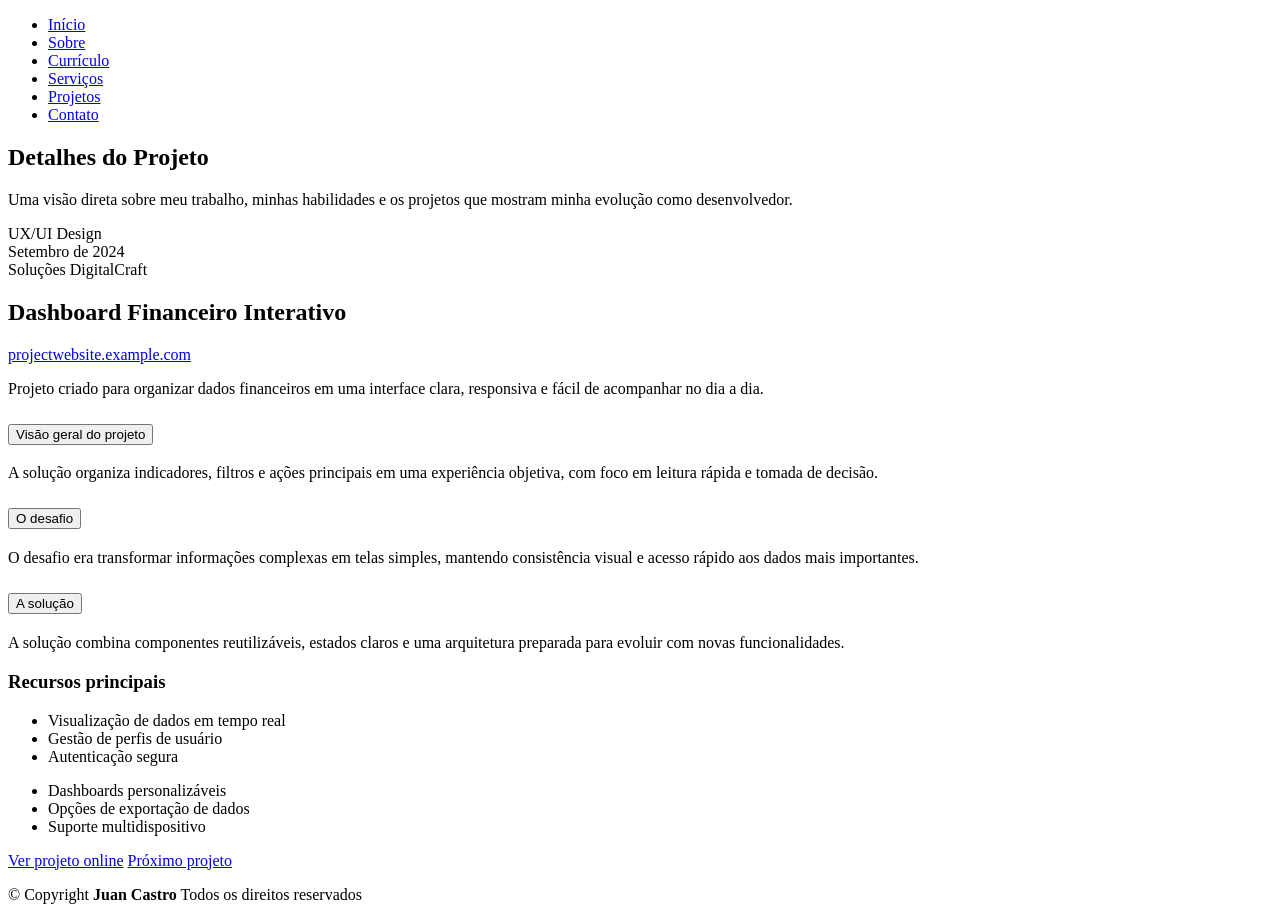
==== portfolio-details.html @ bfef1d71 "Add files via upload" ====
<!DOCTYPE html>
<html lang="pt-BR">

<head>
  <meta charset="utf-8">
  <meta content="width=device-width, initial-scale=1.0" name="viewport">
  <title>Detalhes do Projeto | Juan Castro</title>
  <meta name="description" content="">
  <meta name="keywords" content="">

  <!-- Favicons -->
  <link href="assets/img/favicon.png" rel="icon">
  <link href="assets/img/apple-touch-icon.png" rel="apple-touch-icon">

  <!-- Fonts -->
  <link href="https://fonts.googleapis.com" rel="preconnect">
  <link href="https://fonts.gstatic.com" rel="preconnect" crossorigin>
  <link href="https://fonts.googleapis.com/css2?family=Roboto:ital,wght@0,100;0,300;0,400;0,500;0,700;0,900;1,100;1,300;1,400;1,500;1,700;1,900&family=Poppins:ital,wght@0,100;0,200;0,300;0,400;0,500;0,600;0,700;0,800;0,900;1,100;1,200;1,300;1,400;1,500;1,600;1,700;1,800;1,900&family=Raleway:ital,wght@0,100;0,200;0,300;0,400;0,500;0,600;0,700;0,800;0,900;1,100;1,200;1,300;1,400;1,500;1,600;1,700;1,800;1,900&display=swap" rel="stylesheet">

  <!-- Vendor CSS Files -->
  <link href="assets/vendor/bootstrap/css/bootstrap.min.css" rel="stylesheet">
  <link href="assets/vendor/bootstrap-icons/bootstrap-icons.css" rel="stylesheet">
  <link href="assets/vendor/aos/aos.css" rel="stylesheet">
  <link href="assets/vendor/swiper/swiper-bundle.min.css" rel="stylesheet">
  <link href="assets/vendor/glightbox/css/glightbox.min.css" rel="stylesheet">

  <!-- Main CSS File -->
  <link href="assets/css/main.css" rel="stylesheet">

  <!-- =======================================================
  * Template Name: FolioOne
  * Template URL: https://bootstrapmade.com/folioone-bootstrap-portfolio-website-template/
  * Updated: Aug 23 2025 with Bootstrap v5.3.7
  * Author: BootstrapMade.com
  * License: https://bootstrapmade.com/license/
  ======================================================== -->
</head>

<body class="portfolio-details-page">

  <header id="header" class="header d-flex align-items-center light-background sticky-top">
    <div class="container position-relative d-flex align-items-center justify-content-between">

      <!-- <a href="index.html" class="logo d-flex align-items-center me-auto me-xl-0">
      <img src="assets/img/logo.webp" alt="">
      <h1 class="sitename">FolioOne</h1> 
    </a> -->

      <nav id="navmenu" class="navmenu">
        <ul>
          <li><a href="index.html">In&iacute;cio</a></li>
          <li><a href="about.html">Sobre</a></li>
          <li><a href="resume.html">Curr&iacute;culo</a></li>
          <li><a href="services.html">Servi&ccedil;os</a></li>
          <li><a href="portfolio.html" class="active">Projetos</a></li>
          <li><a href="contact.html">Contato</a></li>
        </ul>
        <i class="mobile-nav-toggle d-xl-none bi bi-list"></i>
      </nav>

      <div class="header-social-links">
        <a href="https://github.com/JuanCastroVieira" class="github" aria-label="GitHub"><i class="bi bi-github"></i></a>
        <a href="https://www.instagram.com/juanvierac/?utm_source=ig_web_button_share_sheet" class="instagram" aria-label="Instagram"><i class="bi bi-instagram"></i></a>
        <a href="#" class="linkedin" aria-label="LinkedIn"><i class="bi bi-linkedin"></i></a>
      </div>

    </div>
  </header>

  <main class="main">

    <!-- Portfolio Details Section -->
    <section id="portfolio-details" class="portfolio-details section">

      <!-- Section Title -->
      <div class="container section-title" data-aos="fade-up">
        <h2>Detalhes do Projeto</h2>
        <p>Uma vis&atilde;o direta sobre meu trabalho, minhas habilidades e os projetos que mostram minha evolu&ccedil;&atilde;o como desenvolvedor.</p>
      </div><!-- End Section Title -->

      <div class="container" data-aos="fade-up" data-aos-delay="100">

        <div class="row gy-4">
<div class="col-lg-10 mx-auto" data-aos="fade-left">
            <div class="portfolio-details-content">
              <div class="project-meta">
                <div class="badge-wrapper">
                  <span class="project-badge">UX/UI Design</span>
                </div>
                <div class="date-client">
                  <div class="meta-item">
                    <i class="bi bi-calendar-check"></i>
                    <span>Setembro de 2024</span>
                  </div>
                  <div class="meta-item">
                    <i class="bi bi-buildings"></i>
                    <span>Solu&ccedil;&otilde;es DigitalCraft</span>
                  </div>
                </div>
              </div>

              <h2 class="project-title">Dashboard Financeiro Interativo</h2>

              <div class="project-website">
                <i class="bi bi-link-45deg"></i>
                <a href="#" target="_blank">projectwebsite.example.com</a>
              </div>

              <div class="project-overview">
                <p class="lead">
                  Projeto criado para organizar dados financeiros em uma interface clara, responsiva e f&aacute;cil de acompanhar no dia a dia.
                </p>

                <div class="accordion project-accordion" id="portfolio-details-projectAccordion">
                  <div class="accordion-item" data-aos="fade-up">
                    <h2 class="accordion-header">
                      <button class="accordion-button" type="button" data-bs-toggle="collapse" data-bs-target="#portfolio-details-collapse-1" aria-expanded="true" aria-controls="collapseOne">
                        <i class="bi bi-clipboard-data me-2"></i> Vis&atilde;o geral do projeto
                      </button>
                    </h2>
                    <div id="portfolio-details-collapse-1" class="accordion-collapse collapse show" data-bs-parent="#portfolio-details-projectAccordion">
                      <div class="accordion-body">
                        <p>A solu&ccedil;&atilde;o organiza indicadores, filtros e a&ccedil;&otilde;es principais em uma experi&ecirc;ncia objetiva, com foco em leitura r&aacute;pida e tomada de decis&atilde;o.</p>
                      </div>
                    </div>
                  </div>

                  <div class="accordion-item" data-aos="fade-up" data-aos-delay="100">
                    <h2 class="accordion-header">
                      <button class="accordion-button collapsed" type="button" data-bs-toggle="collapse" data-bs-target="#portfolio-details-collapse-2" aria-expanded="false" aria-controls="collapseTwo">
                        <i class="bi bi-exclamation-diamond me-2"></i> O desafio
                      </button>
                    </h2>
                    <div id="portfolio-details-collapse-2" class="accordion-collapse collapse" data-bs-parent="#portfolio-details-projectAccordion">
                      <div class="accordion-body">
                        <p>O desafio era transformar informa&ccedil;&otilde;es complexas em telas simples, mantendo consist&ecirc;ncia visual e acesso r&aacute;pido aos dados mais importantes.</p>
                      </div>
                    </div>
                  </div>

                  <div class="accordion-item" data-aos="fade-up" data-aos-delay="200">
                    <h2 class="accordion-header">
                      <button class="accordion-button collapsed" type="button" data-bs-toggle="collapse" data-bs-target="#portfolio-details-collapse-3" aria-expanded="false" aria-controls="collapseThree">
                        <i class="bi bi-award me-2"></i> A solu&ccedil;&atilde;o
                      </button>
                    </h2>
                    <div id="portfolio-details-collapse-3" class="accordion-collapse collapse" data-bs-parent="#portfolio-details-projectAccordion">
                      <div class="accordion-body">
                        <p>A solu&ccedil;&atilde;o combina componentes reutiliz&aacute;veis, estados claros e uma arquitetura preparada para evoluir com novas funcionalidades.</p>
                      </div>
                    </div>
                  </div>
                </div>
              </div>

              <div class="project-features" data-aos="fade-up" data-aos-delay="300">
                <h3><i class="bi bi-stars"></i> Recursos principais</h3>
                <div class="row g-3">
                  <div class="col-md-6">
                    <ul class="feature-list">
                      <li><i class="bi bi-check2-circle"></i> Visualiza&ccedil;&atilde;o de dados em tempo real</li>
                      <li><i class="bi bi-check2-circle"></i> Gest&atilde;o de perfis de usu&aacute;rio</li>
                      <li><i class="bi bi-check2-circle"></i> Autentica&ccedil;&atilde;o segura</li>
                    </ul>
                  </div>
                  <div class="col-md-6">
                    <ul class="feature-list">
                      <li><i class="bi bi-check2-circle"></i> Dashboards personaliz&aacute;veis</li>
                      <li><i class="bi bi-check2-circle"></i> Op&ccedil;&otilde;es de exporta&ccedil;&atilde;o de dados</li>
                      <li><i class="bi bi-check2-circle"></i> Suporte multidispositivo</li>
                    </ul>
                  </div>
                </div>
              </div>

              <div class="cta-buttons" data-aos="fade-up" data-aos-delay="400">
                <a href="#" class="btn-view-project">Ver projeto online</a>
                <a href="#" class="btn-next-project">Pr&oacute;ximo projeto <i class="bi bi-arrow-right"></i></a>
              </div>
            </div>
          </div>
        </div>

      </div>

    </section><!-- /Portfolio Details Section -->

  </main>

  <footer id="footer" class="footer">

    <div class="container">
      <div class="copyright text-center ">
        <p>&copy; <span>Copyright</span> <strong class="px-1 sitename">Juan Castro</strong> <span>Todos os direitos reservados<br></span></p>
      </div>
      <div class="social-links d-flex justify-content-center">
        <a href="https://github.com/JuanCastroVieira" aria-label="GitHub"><i class="bi bi-github"></i></a>
        <a href="https://www.instagram.com/juanvierac/?utm_source=ig_web_button_share_sheet" aria-label="Instagram"><i class="bi bi-instagram"></i></a>
        <a href="#" aria-label="LinkedIn"><i class="bi bi-linkedin"></i></a>
        <a href="mailto:crj7756@gmail.com" aria-label="E-mail"><i class="bi bi-envelope"></i></a>
      </div>
    </div>

  </footer>

  <!-- Scroll Top -->
  <a href="#" id="scroll-top" class="scroll-top d-flex align-items-center justify-content-center"><i class="bi bi-arrow-up-short"></i></a>

  <!-- Preloader -->
  <div id="preloader"></div>

  <!-- Vendor JS Files -->
  <script src="assets/vendor/bootstrap/js/bootstrap.bundle.min.js"></script>
  <script src="assets/vendor/php-email-form/validate.js"></script>
  <script src="assets/vendor/aos/aos.js"></script>
  <script src="assets/vendor/typed.js/typed.umd.js"></script>
  <script src="assets/vendor/waypoints/noframework.waypoints.js"></script>
  <script src="assets/vendor/purecounter/purecounter_vanilla.js"></script>
  <script src="assets/vendor/swiper/swiper-bundle.min.js"></script>
  <script src="assets/vendor/imagesloaded/imagesloaded.pkgd.min.js"></script>
  <script src="assets/vendor/isotope-layout/isotope.pkgd.min.js"></script>
  <script src="assets/vendor/glightbox/js/glightbox.min.js"></script>

  <!-- Main JS File -->
  <script src="assets/js/main.js"></script>

</body>

</html>
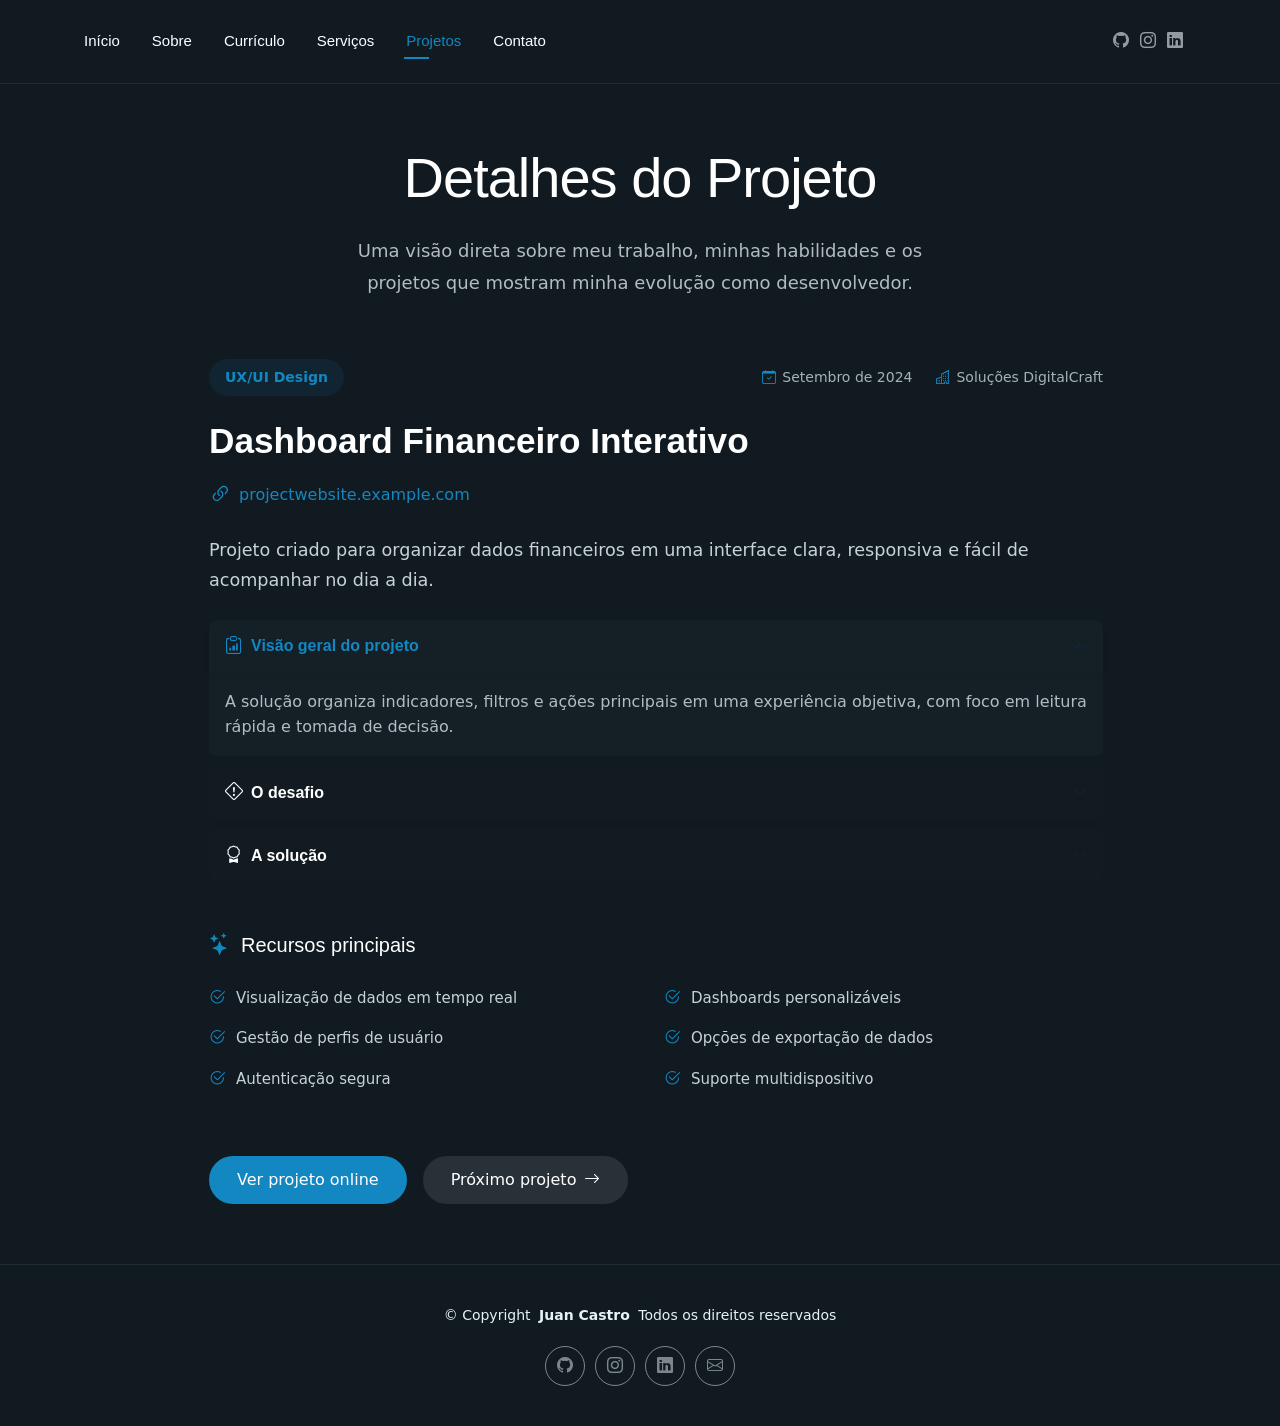
==== commit 6f7e9899: "Enviando atividade" ====
--- a/portfolio-details.html
+++ b/portfolio-details.html
@@ -80,7 +80,7 @@
 
       <div class="container" data-aos="fade-up" data-aos-delay="100">
 
-        <div class="row gy-4">
+        <div class="row gy-4">
 <div class="col-lg-10 mx-auto" data-aos="fade-left">
             <div class="portfolio-details-content">
               <div class="project-meta">
--- a/assets/css/main.css
+++ b/assets/css/main.css
@@ -0,0 +1,2899 @@
+/**
+* Template Name: FolioOne
+* Template URL: https://bootstrapmade.com/folioone-bootstrap-portfolio-website-template/
+* Updated: Aug 23 2025 with Bootstrap v5.3.7
+* Author: BootstrapMade.com
+* License: https://bootstrapmade.com/license/
+*/
+
+/*--------------------------------------------------------------
+# Font & Color Variables
+# Help: https://bootstrapmade.com/color-system/
+--------------------------------------------------------------*/
+/* Fonts */
+:root {
+  --default-font: "Roboto",  system-ui, -apple-system, "Segoe UI", Roboto, "Helvetica Neue", Arial, "Noto Sans", "Liberation Sans", sans-serif, "Apple Color Emoji", "Segoe UI Emoji", "Segoe UI Symbol", "Noto Color Emoji";
+  --heading-font: "Raleway",  sans-serif;
+  --nav-font: "Poppins",  sans-serif;
+}
+
+/* Global Colors - The following color variables are used throughout the website. Updating them here will change the color scheme of the entire website */
+:root { 
+  --background-color: #101a20; /* Background color for the entire website, including individual sections */
+  --default-color: #e7f2f7; /* Default color used for the majority of the text content across the entire website */
+  --heading-color: #ffffff; /* Color for headings, subheadings and title throughout the website */
+  --accent-color: #1387c1; /* Accent color that represents your brand on the website. It's used for buttons, links, and other elements that need to stand out */
+  --surface-color: #141f26; /* The surface color is used as a background of boxed elements within sections, such as cards, icon boxes, or other elements that require a visual separation from the global background. */
+  --contrast-color: #ffffff; /* Contrast color for text, ensuring readability against backgrounds of accent, heading, or default colors. */
+}
+
+/* Nav Menu Colors - The following color variables are used specifically for the navigation menu. They are separate from the global colors to allow for more customization options */
+:root {
+  --nav-color: #ffffff;  /* The default color of the main navmenu links */
+  --nav-hover-color: #1387c1; /* Applied to main navmenu links when they are hovered over or active */
+  --nav-mobile-background-color: #213642; /* Used as the background color for mobile navigation menu */
+  --nav-dropdown-background-color: #051117; /* Used as the background color for dropdown items that appear when hovering over primary navigation items */
+  --nav-dropdown-color: #e7f2f7; /* Used for navigation links of the dropdown items in the navigation menu. */
+  --nav-dropdown-hover-color: #1387c1; /* Similar to --nav-hover-color, this color is applied to dropdown navigation links when they are hovered over. */
+}
+
+/* Color Presets - These classes override global colors when applied to any section or element, providing reuse of the sam color scheme. */
+
+.light-background {
+  --background-color: #142027;
+  --surface-color: #325264;
+}
+
+.dark-background {
+  --background-color: #0b1419;
+  --default-color: #ffffff;
+  --heading-color: #ffffff;
+  --surface-color: #252525;
+  --contrast-color: #ffffff;
+}
+
+/* Smooth scroll */
+:root {
+  scroll-behavior: smooth;
+}
+
+/*--------------------------------------------------------------
+# General Styling & Shared Classes
+--------------------------------------------------------------*/
+body {
+  color: var(--default-color);
+  background-color: var(--background-color);
+  font-family: var(--default-font);
+}
+
+a {
+  color: var(--accent-color);
+  text-decoration: none;
+  transition: 0.3s;
+}
+
+a:hover {
+  color: color-mix(in srgb, var(--accent-color), transparent 25%);
+  text-decoration: none;
+}
+
+h1,
+h2,
+h3,
+h4,
+h5,
+h6 {
+  color: var(--heading-color);
+  font-family: var(--heading-font);
+}
+
+/* PHP Email Form Messages
+------------------------------*/
+.php-email-form .error-message {
+  display: none;
+  background: #df1529;
+  color: #ffffff;
+  text-align: left;
+  padding: 15px;
+  margin-bottom: 24px;
+  font-weight: 600;
+}
+
+.php-email-form .sent-message {
+  display: none;
+  color: #ffffff;
+  background: #059652;
+  text-align: center;
+  padding: 15px;
+  margin-bottom: 24px;
+  font-weight: 600;
+}
+
+.php-email-form .loading {
+  display: none;
+  background: var(--surface-color);
+  text-align: center;
+  padding: 15px;
+  margin-bottom: 24px;
+}
+
+.php-email-form .loading:before {
+  content: "";
+  display: inline-block;
+  border-radius: 50%;
+  width: 24px;
+  height: 24px;
+  margin: 0 10px -6px 0;
+  border: 3px solid var(--accent-color);
+  border-top-color: var(--surface-color);
+  animation: php-email-form-loading 1s linear infinite;
+}
+
+@keyframes php-email-form-loading {
+  0% {
+    transform: rotate(0deg);
+  }
+
+  100% {
+    transform: rotate(360deg);
+  }
+}
+
+/*--------------------------------------------------------------
+# Global Header
+--------------------------------------------------------------*/
+.header {
+  --background-color: rgba(255, 255, 255, 0);
+  color: var(--default-color);
+  background-color: var(--background-color);
+  padding: 15px 0;
+  transition: all 0.5s;
+  z-index: 997;
+  border-bottom: 1px solid color-mix(in srgb, var(--default-color), transparent 92%);
+}
+
+.header .logo {
+  line-height: 1;
+}
+
+.header .logo img {
+  max-height: 36px;
+  margin-right: 8px;
+}
+
+.header .logo h1 {
+  font-size: 32px;
+  margin: 0;
+  font-weight: 400;
+  color: var(--heading-color);
+}
+
+.header .header-social-links {
+  padding-right: 15px;
+}
+
+.header .header-social-links a {
+  color: color-mix(in srgb, var(--default-color), transparent 40%);
+  padding-left: 6px;
+  display: inline-block;
+  transition: 0.3s;
+  font-size: 16px;
+}
+
+.header .header-social-links a:hover {
+  color: var(--default-color);
+}
+
+.header .header-social-links a i {
+  line-height: 0px;
+}
+
+@media (max-width: 1200px) {
+  .header .logo {
+    order: 1;
+  }
+
+  .header .header-social-links {
+    order: 2;
+  }
+
+  .header .navmenu {
+    order: 3;
+  }
+}
+
+/* Global Header on Scroll
+------------------------------*/
+.scrolled .header {
+  --background-color: rgba(16, 26, 32, 0.9);
+}
+
+/*--------------------------------------------------------------
+# Navigation Menu
+--------------------------------------------------------------*/
+/* Desktop Navigation */
+@media (min-width: 1200px) {
+  .navmenu {
+    padding: 0;
+  }
+
+  .navmenu ul {
+    margin: 0;
+    padding: 0;
+    display: flex;
+    list-style: none;
+    align-items: center;
+  }
+
+  .navmenu li {
+    position: relative;
+  }
+
+  .navmenu>ul>li {
+    white-space: nowrap;
+    padding: 15px 28px 15px 0;
+  }
+
+  .navmenu>ul>li:last-child {
+    padding-right: 0;
+  }
+
+  .navmenu a,
+  .navmenu a:focus {
+    color: var(--nav-color);
+    font-size: 15px;
+    padding: 0 2px;
+    font-family: var(--nav-font);
+    font-weight: 400;
+    display: flex;
+    align-items: center;
+    justify-content: space-between;
+    white-space: nowrap;
+    transition: 0.3s;
+    position: relative;
+  }
+
+  .navmenu a i,
+  .navmenu a:focus i {
+    font-size: 12px;
+    line-height: 0;
+    margin-left: 5px;
+    transition: 0.3s;
+  }
+
+  .navmenu>ul>li>a:before {
+    content: "";
+    position: absolute;
+    height: 2px;
+    bottom: -6px;
+    left: 0;
+    background-color: var(--nav-hover-color);
+    visibility: hidden;
+    width: 0px;
+    transition: all 0.3s ease-in-out 0s;
+  }
+
+  .navmenu a:hover:before,
+  .navmenu li:hover>a:before,
+  .navmenu .active:before {
+    visibility: visible;
+    width: 25px;
+  }
+
+  .navmenu li:hover>a,
+  .navmenu .active,
+  .navmenu .active:focus {
+    color: var(--nav-hover-color);
+  }
+
+  .navmenu .dropdown ul {
+    margin: 0;
+    padding: 10px 0;
+    background: var(--nav-dropdown-background-color);
+    display: block;
+    position: absolute;
+    visibility: hidden;
+    left: -5px;
+    top: 130%;
+    opacity: 0;
+    transition: 0.3s;
+    border-radius: 4px;
+    z-index: 99;
+    box-shadow: 0px 0px 30px rgba(0, 0, 0, 0.1);
+  }
+
+  .navmenu .dropdown ul li {
+    min-width: 200px;
+  }
+
+  .navmenu .dropdown ul a {
+    padding: 10px 20px;
+    font-size: 15px;
+    text-transform: none;
+    color: var(--nav-dropdown-color);
+  }
+
+  .navmenu .dropdown ul a i {
+    font-size: 12px;
+  }
+
+  .navmenu .dropdown ul a:hover,
+  .navmenu .dropdown ul .active:hover,
+  .navmenu .dropdown ul li:hover>a {
+    color: var(--nav-dropdown-hover-color);
+  }
+
+  .navmenu .dropdown:hover>ul {
+    opacity: 1;
+    top: 100%;
+    visibility: visible;
+  }
+
+  .navmenu .dropdown .dropdown ul {
+    top: 0;
+    left: -90%;
+    visibility: hidden;
+  }
+
+  .navmenu .dropdown .dropdown:hover>ul {
+    opacity: 1;
+    top: 0;
+    left: -100%;
+    visibility: visible;
+  }
+}
+
+/* Mobile Navigation */
+@media (max-width: 1199px) {
+  .mobile-nav-toggle {
+    color: var(--nav-color);
+    font-size: 28px;
+    line-height: 0;
+    margin-right: 10px;
+    cursor: pointer;
+    transition: color 0.3s;
+  }
+
+  .navmenu {
+    padding: 0;
+    z-index: 9997;
+  }
+
+  .navmenu ul {
+    display: none;
+    list-style: none;
+    position: absolute;
+    inset: 60px 20px 20px 20px;
+    padding: 10px 0;
+    margin: 0;
+    border-radius: 6px;
+    background-color: var(--nav-mobile-background-color);
+    border: 1px solid color-mix(in srgb, var(--default-color), transparent 90%);
+    box-shadow: none;
+    overflow-y: auto;
+    transition: 0.3s;
+    z-index: 9998;
+  }
+
+  .navmenu a,
+  .navmenu a:focus {
+    color: var(--nav-dropdown-color);
+    padding: 10px 20px;
+    font-family: var(--nav-font);
+    font-size: 17px;
+    font-weight: 500;
+    display: flex;
+    align-items: center;
+    justify-content: space-between;
+    white-space: nowrap;
+    transition: 0.3s;
+  }
+
+  .navmenu a i,
+  .navmenu a:focus i {
+    font-size: 12px;
+    line-height: 0;
+    margin-left: 5px;
+    width: 30px;
+    height: 30px;
+    display: flex;
+    align-items: center;
+    justify-content: center;
+    border-radius: 50%;
+    transition: 0.3s;
+    background-color: color-mix(in srgb, var(--accent-color), transparent 90%);
+  }
+
+  .navmenu a i:hover,
+  .navmenu a:focus i:hover {
+    background-color: var(--accent-color);
+    color: var(--contrast-color);
+  }
+
+  .navmenu a:hover,
+  .navmenu .active,
+  .navmenu .active:focus {
+    color: var(--nav-dropdown-hover-color);
+  }
+
+  .navmenu .active i,
+  .navmenu .active:focus i {
+    background-color: var(--accent-color);
+    color: var(--contrast-color);
+    transform: rotate(180deg);
+  }
+
+  .navmenu .dropdown ul {
+    position: static;
+    display: none;
+    z-index: 99;
+    padding: 10px 0;
+    margin: 10px 20px;
+    background-color: var(--nav-dropdown-background-color);
+    transition: all 0.5s ease-in-out;
+  }
+
+  .navmenu .dropdown ul ul {
+    background-color: rgba(33, 37, 41, 0.1);
+  }
+
+  .navmenu .dropdown>.dropdown-active {
+    display: block;
+    background-color: rgba(33, 37, 41, 0.03);
+  }
+
+  .mobile-nav-active {
+    overflow: hidden;
+  }
+
+  .mobile-nav-active .mobile-nav-toggle {
+    color: #fff;
+    position: absolute;
+    font-size: 32px;
+    top: 15px;
+    right: 15px;
+    margin-right: 0;
+    z-index: 9999;
+  }
+
+  .mobile-nav-active .navmenu {
+    position: fixed;
+    overflow: hidden;
+    inset: 0;
+    background: rgba(33, 37, 41, 0.8);
+    transition: 0.3s;
+  }
+
+  .mobile-nav-active .navmenu>ul {
+    display: block;
+  }
+}
+
+/*--------------------------------------------------------------
+# Global Footer
+--------------------------------------------------------------*/
+.footer {
+  color: var(--default-color);
+  background-color: var(--background-color);
+  font-size: 14px;
+  padding: 40px 0;
+  position: relative;
+  border-top: 1px solid color-mix(in srgb, var(--default-color), transparent 92%);
+}
+
+.footer .copyright p {
+  margin-bottom: 0;
+}
+
+.footer .social-links {
+  margin-top: 20px;
+}
+
+.footer .social-links a {
+  display: flex;
+  align-items: center;
+  justify-content: center;
+  width: 40px;
+  height: 40px;
+  border-radius: 50%;
+  border: 1px solid color-mix(in srgb, var(--default-color), transparent 50%);
+  font-size: 16px;
+  color: color-mix(in srgb, var(--default-color), transparent 50%);
+  margin: 0 5px;
+  transition: 0.3s;
+}
+
+.footer .social-links a:hover {
+  color: var(--accent-color);
+  border-color: var(--accent-color);
+}
+
+.footer .credits {
+  margin-top: 10px;
+  font-size: 13px;
+  text-align: center;
+}
+
+/*--------------------------------------------------------------
+# Preloader
+--------------------------------------------------------------*/
+#preloader {
+  position: fixed;
+  inset: 0;
+  z-index: 9999;
+  overflow: hidden;
+  background-color: var(--background-color);
+  transition: all 0.6s ease-out;
+  width: 100%;
+  height: 100vh;
+}
+
+#preloader:before,
+#preloader:after {
+  content: "";
+  position: absolute;
+  border: 4px solid var(--accent-color);
+  border-radius: 50%;
+  animation: animate-preloader 2s cubic-bezier(0, 0.2, 0.8, 1) infinite;
+}
+
+#preloader:after {
+  animation-delay: -0.5s;
+}
+
+@keyframes animate-preloader {
+  0% {
+    width: 10px;
+    height: 10px;
+    top: calc(50% - 5px);
+    left: calc(50% - 5px);
+    opacity: 1;
+  }
+
+  100% {
+    width: 72px;
+    height: 72px;
+    top: calc(50% - 36px);
+    left: calc(50% - 36px);
+    opacity: 0;
+  }
+}
+
+/*--------------------------------------------------------------
+# Scroll Top Button
+--------------------------------------------------------------*/
+.scroll-top {
+  position: fixed;
+  visibility: hidden;
+  opacity: 0;
+  right: 15px;
+  bottom: -15px;
+  z-index: 99999;
+  background-color: var(--accent-color);
+  width: 44px;
+  height: 44px;
+  border-radius: 50px;
+  transition: all 0.4s;
+}
+
+.scroll-top i {
+  font-size: 24px;
+  color: var(--contrast-color);
+  line-height: 0;
+}
+
+.scroll-top:hover {
+  background-color: color-mix(in srgb, var(--accent-color), transparent 20%);
+  color: var(--contrast-color);
+}
+
+.scroll-top.active {
+  visibility: visible;
+  opacity: 1;
+  bottom: 15px;
+}
+
+/*--------------------------------------------------------------
+# Disable aos animation delay on mobile devices
+--------------------------------------------------------------*/
+@media screen and (max-width: 768px) {
+  [data-aos-delay] {
+    transition-delay: 0 !important;
+  }
+}
+
+/*--------------------------------------------------------------
+# Global Page Titles & Breadcrumbs
+--------------------------------------------------------------*/
+.page-title {
+  color: var(--default-color);
+  background-color: var(--background-color);
+  position: relative;
+}
+
+.page-title .heading {
+  padding: 80px 0;
+  border-top: 1px solid color-mix(in srgb, var(--default-color), transparent 90%);
+}
+
+.page-title .heading h1 {
+  font-size: 38px;
+  font-weight: 700;
+}
+
+.page-title nav {
+  background-color: color-mix(in srgb, var(--default-color), transparent 96%);
+  padding: 20px 0;
+}
+
+.page-title nav ol {
+  display: flex;
+  flex-wrap: wrap;
+  list-style: none;
+  padding: 0;
+  margin: 0;
+  font-size: 16px;
+  font-weight: 400;
+}
+
+.page-title nav ol li+li {
+  padding-left: 10px;
+}
+
+.page-title nav ol li+li::before {
+  content: "/";
+  display: inline-block;
+  padding-right: 10px;
+  color: color-mix(in srgb, var(--default-color), transparent 70%);
+}
+
+/*--------------------------------------------------------------
+# Global Sections
+--------------------------------------------------------------*/
+section,
+.section {
+  color: var(--default-color);
+  background-color: var(--background-color);
+  padding: 60px 0;
+  scroll-margin-top: 100px;
+  overflow: clip;
+}
+
+@media (max-width: 1199px) {
+
+  section,
+  .section {
+    scroll-margin-top: 66px;
+  }
+}
+
+/*--------------------------------------------------------------
+# Global Section Titles
+--------------------------------------------------------------*/
+.section-title {
+  text-align: center;
+  padding-bottom: 60px;
+  position: relative;
+}
+
+.section-title h2 {
+  font-size: 3.5rem;
+  font-weight: 400;
+  line-height: 1.2;
+  color: var(--heading-color);
+  margin-bottom: 1.5rem;
+  letter-spacing: -1px;
+}
+
+@media (max-width: 768px) {
+  .section-title h2 {
+    font-size: 2.5rem;
+  }
+}
+
+.section-title p {
+  font-size: 1.125rem;
+  line-height: 1.8;
+  color: color-mix(in srgb, var(--default-color), transparent 25%);
+  max-width: 900px;
+  margin: 0 auto;
+  text-wrap: balance;
+}
+
+/*--------------------------------------------------------------
+# Hero Section
+--------------------------------------------------------------*/
+.hero {
+  padding: 80px 0;
+  min-height: 100vh;
+  display: flex;
+  align-items: center;
+}
+
+.hero .hero-content h1 {
+  font-size: 3.5rem;
+  font-weight: 700;
+  margin-bottom: 1rem;
+  line-height: 1.2;
+}
+
+.hero .hero-content .hero-eyebrow {
+  display: inline-flex;
+  align-items: center;
+  margin-bottom: 1rem;
+  padding: 7px 14px;
+  border: 1px solid color-mix(in srgb, var(--accent-color), transparent 55%);
+  border-radius: 999px;
+  color: var(--accent-color);
+  font-family: var(--nav-font);
+  font-size: 0.82rem;
+  font-weight: 600;
+  letter-spacing: 0;
+  text-transform: uppercase;
+}
+
+.hero .hero-content h1 .highlight {
+  color: var(--accent-color);
+  position: relative;
+}
+
+.hero .hero-content h1 .highlight::after {
+  content: "";
+  position: absolute;
+  bottom: 0;
+  left: 0;
+  width: 100%;
+  height: 3px;
+  background: linear-gradient(90deg, var(--accent-color), color-mix(in srgb, var(--accent-color), transparent 50%));
+  border-radius: 2px;
+}
+
+@media (max-width: 768px) {
+  .hero .hero-content h1 {
+    font-size: 2.5rem;
+  }
+}
+
+.hero .hero-content h2 {
+  font-size: 1.5rem;
+  font-weight: 400;
+  margin-bottom: 2rem;
+  color: color-mix(in srgb, var(--default-color), transparent 20%);
+}
+
+.hero .hero-content h2 .typed {
+  color: var(--accent-color);
+  font-weight: 600;
+}
+
+@media (max-width: 768px) {
+  .hero .hero-content h2 {
+    font-size: 1.25rem;
+  }
+}
+
+.hero .hero-content p {
+  font-size: 1.1rem;
+  line-height: 1.6;
+  margin-bottom: 2.5rem;
+  color: color-mix(in srgb, var(--default-color), transparent 30%);
+}
+
+.hero .hero-actions {
+  display: flex;
+  gap: 1rem;
+  margin-bottom: 1.5rem;
+}
+
+.hero .hero-actions .btn {
+  padding: 12px 30px;
+  border-radius: 50px;
+  font-weight: 600;
+  text-decoration: none;
+  transition: all 0.3s ease;
+  border: 2px solid;
+}
+
+.hero .hero-actions .btn.btn-primary {
+  background: var(--accent-color);
+  color: var(--contrast-color);
+  border-color: var(--accent-color);
+}
+
+.hero .hero-actions .btn.btn-primary:hover {
+  background: color-mix(in srgb, var(--accent-color), black 15%);
+  border-color: color-mix(in srgb, var(--accent-color), black 15%);
+  transform: translateY(-2px);
+}
+
+.hero .hero-actions .btn.btn-outline {
+  background: transparent;
+  color: var(--accent-color);
+  border-color: var(--accent-color);
+}
+
+.hero .hero-actions .btn.btn-outline:hover {
+  transform: translateY(-2px);
+}
+
+@media (max-width: 576px) {
+  .hero .hero-actions {
+    flex-direction: column;
+  }
+
+  .hero .hero-actions .btn {
+    text-align: center;
+  }
+}
+
+.hero .hero-highlights {
+  display: flex;
+  flex-wrap: wrap;
+  gap: 0.75rem;
+  margin-bottom: 2.5rem;
+}
+
+.hero .hero-highlights span {
+  display: inline-flex;
+  align-items: center;
+  gap: 0.45rem;
+  padding: 8px 12px;
+  border-radius: 999px;
+  background: color-mix(in srgb, var(--surface-color), transparent 22%);
+  color: color-mix(in srgb, var(--default-color), transparent 18%);
+  font-size: 0.92rem;
+}
+
+.hero .hero-highlights i {
+  color: var(--accent-color);
+  font-size: 1rem;
+}
+
+@media (max-width: 576px) {
+  .hero .hero-highlights {
+    flex-direction: column;
+  }
+}
+
+.hero .social-links {
+  display: flex;
+  gap: 1rem;
+}
+
+.hero .social-links a {
+  width: 45px;
+  height: 45px;
+  background: var(--surface-color);
+  border-radius: 50%;
+  display: flex;
+  align-items: center;
+  justify-content: center;
+  color: var(--default-color);
+  font-size: 1.2rem;
+  transition: all 0.3s ease;
+}
+
+.hero .social-links a:hover {
+  background: var(--accent-color);
+  color: var(--contrast-color);
+  transform: translateY(-3px);
+  box-shadow: 0 8px 25px color-mix(in srgb, var(--accent-color), transparent 70%);
+}
+
+.hero .hero-image {
+  position: relative;
+}
+
+.hero .hero-image .image-wrapper {
+  position: relative;
+  max-width: 450px;
+  margin: 0 auto;
+}
+
+.hero .hero-image .image-wrapper img {
+  border-radius: 20px;
+  box-shadow: 0 5px 15px color-mix(in srgb, var(--default-color), transparent 95%);
+  transition: transform 0.3s ease;
+}
+
+.hero .hero-image .image-wrapper img:hover {
+  transform: scale(1.02);
+}
+
+.hero .hero-image .floating-elements {
+  position: absolute;
+  top: 0;
+  left: 0;
+  right: 0;
+  bottom: 0;
+  pointer-events: none;
+}
+
+.hero .hero-image .floating-elements .floating-card {
+  position: absolute;
+  background: var(--surface-color);
+  padding: 15px 20px;
+  border-radius: 15px;
+  box-shadow: 0 10px 30px color-mix(in srgb, var(--default-color), transparent 90%);
+  display: flex;
+  align-items: center;
+  gap: 10px;
+  font-weight: 600;
+  animation: float 3s ease-in-out infinite;
+}
+
+.hero .hero-image .floating-elements .floating-card i {
+  font-size: 1.5rem;
+  color: var(--accent-color);
+}
+
+.hero .hero-image .floating-elements .floating-card.design {
+  top: 10%;
+  right: -10%;
+  animation-delay: 0s;
+}
+
+.hero .hero-image .floating-elements .floating-card.code {
+  bottom: 30%;
+  left: -15%;
+  animation-delay: 1s;
+}
+
+.hero .hero-image .floating-elements .floating-card.creativity {
+  top: 60%;
+  right: -5%;
+  animation-delay: 2s;
+}
+
+@media (max-width: 992px) {
+  .hero .hero-image .floating-elements .floating-card {
+    display: none;
+  }
+}
+
+@keyframes float {
+
+  0%,
+  100% {
+    transform: translateY(0px);
+  }
+
+  50% {
+    transform: translateY(-10px);
+  }
+}
+
+@media (max-width: 992px) {
+  .hero .hero-content {
+    text-align: center;
+    margin-bottom: 3rem;
+  }
+}
+
+/*--------------------------------------------------------------
+# About Section
+--------------------------------------------------------------*/
+.about .intro-content .eyebrow {
+  display: inline-block;
+  letter-spacing: 0.12em;
+  text-transform: uppercase;
+  font-size: 12px;
+  color: color-mix(in srgb, var(--default-color), transparent 40%);
+  margin-bottom: 16px;
+}
+
+.about .intro-content .headline {
+  font-family: var(--heading-font);
+  font-weight: 300;
+  line-height: 1.2;
+  font-size: clamp(28px, 4vw, 44px);
+  margin: 0 0 24px 0;
+}
+
+.about .intro-content .lead {
+  font-size: 18px;
+  line-height: 1.8;
+  color: color-mix(in srgb, var(--default-color), transparent 10%);
+  margin-bottom: 24px;
+}
+
+.about .intro-content p {
+  line-height: 1.8;
+  margin-bottom: 24px;
+  color: color-mix(in srgb, var(--default-color), transparent 5%);
+}
+
+.about .intro-content .cta-group {
+  display: flex;
+  gap: 24px;
+  align-items: center;
+  margin-top: 24px;
+}
+
+.about .intro-content .cta-group .btn-ghost {
+  display: inline-flex;
+  align-items: center;
+  gap: 8px;
+  padding: 12px 18px;
+  border-radius: 6px;
+  color: var(--accent-color);
+  background: color-mix(in srgb, var(--accent-color), transparent 92%);
+  border: 1px solid color-mix(in srgb, var(--accent-color), transparent 70%);
+  transition: 0.3s ease-in-out;
+}
+
+.about .intro-content .cta-group .btn-ghost:hover,
+.about .intro-content .cta-group .btn-ghost:focus {
+  color: var(--contrast-color);
+  background: var(--accent-color);
+  border-color: var(--accent-color);
+  outline: none;
+  box-shadow: 0 0 0 3px color-mix(in srgb, var(--accent-color), transparent 70%);
+}
+
+.about .intro-content .cta-group .link-underline {
+  display: inline-flex;
+  align-items: center;
+  gap: 8px;
+  position: relative;
+  color: var(--accent-color);
+  padding-bottom: 4px;
+  transition: 0.3s ease-in-out;
+}
+
+.about .intro-content .cta-group .link-underline::after {
+  content: "";
+  position: absolute;
+  left: 0;
+  right: 0;
+  bottom: 0;
+  height: 1px;
+  background: color-mix(in srgb, var(--accent-color), transparent 40%);
+  transform: scaleX(0.4);
+  transform-origin: left;
+  transition: 0.3s ease-in-out;
+}
+
+.about .intro-content .cta-group .link-underline:hover,
+.about .intro-content .cta-group .link-underline:focus {
+  color: color-mix(in srgb, var(--accent-color), transparent 10%);
+  outline: none;
+}
+
+.about .intro-content .cta-group .link-underline:hover::after,
+.about .intro-content .cta-group .link-underline:focus::after {
+  transform: scaleX(1);
+}
+
+.about .profile-figure {
+  margin: 0;
+}
+
+.about .profile-figure .profile-photo {
+  width: 88%;
+  max-width: 440px;
+  border-radius: 18px;
+  box-shadow: 0 10px 30px color-mix(in srgb, var(--default-color), transparent 92%);
+  transform: translateY(0);
+  transition: transform 0.3s ease-in-out;
+}
+
+.about .profile-figure .profile-caption {
+  margin-top: 24px;
+  display: flex;
+  align-items: center;
+  justify-content: center;
+}
+
+.about .profile-figure .profile-caption .meta {
+  font-size: 14px;
+  color: color-mix(in srgb, var(--default-color), transparent 20%);
+}
+
+.about .profile-figure .profile-caption .meta .funfact {
+  font-size: 13px;
+  margin-top: 4px;
+  color: color-mix(in srgb, var(--default-color), transparent 35%);
+}
+
+.about .profile-figure:hover .profile-photo {
+  transform: translateY(-4px);
+}
+
+.about .skill-item {
+  padding: 24px;
+  border-radius: 6px;
+  transition: 0.3s ease-in-out;
+  background: color-mix(in srgb, var(--surface-color), var(--accent-color) 2%);
+  border: 1px solid color-mix(in srgb, var(--default-color), transparent 88%);
+  height: 100%;
+}
+
+.about .skill-item i {
+  font-size: 24px;
+  color: var(--accent-color);
+  margin-bottom: 16px;
+  display: inline-block;
+}
+
+.about .skill-item h3 {
+  font-size: 16px;
+  margin-bottom: 6px;
+  font-weight: 500;
+}
+
+.about .skill-item p {
+  margin: 0;
+  font-size: 14px;
+  color: color-mix(in srgb, var(--default-color), transparent 25%);
+}
+
+.about .skill-item:hover {
+  transform: translateY(-3px);
+  border-color: color-mix(in srgb, var(--accent-color), transparent 60%);
+  box-shadow: 0 10px 30px color-mix(in srgb, var(--default-color), transparent 92%);
+}
+
+.about .timeline-item {
+  position: relative;
+  padding-left: 26px;
+}
+
+.about .timeline-item time {
+  display: inline-block;
+  font-size: 12px;
+  letter-spacing: 0.08em;
+  text-transform: uppercase;
+  color: color-mix(in srgb, var(--default-color), transparent 45%);
+  margin-bottom: 6px;
+}
+
+.about .timeline-item h4 {
+  font-size: 18px;
+  font-weight: 400;
+  margin: 0 0 6px;
+}
+
+.about .timeline-item p {
+  font-size: 14px;
+  color: color-mix(in srgb, var(--default-color), transparent 25%);
+  margin: 0;
+}
+
+.about .timeline-item .dot {
+  position: absolute;
+  left: 0;
+  top: 4px;
+  width: 10px;
+  height: 10px;
+  border-radius: 50%;
+  background: var(--accent-color);
+  box-shadow: 0 0 0 6px color-mix(in srgb, var(--accent-color), transparent 80%);
+}
+
+.about .personal-quote {
+  padding: 24px 0;
+}
+
+.about .personal-quote p {
+  font-family: var(--heading-font);
+  font-weight: 300;
+  font-size: clamp(20px, 3vw, 28px);
+  line-height: 1.5;
+  color: color-mix(in srgb, var(--default-color), transparent 5%);
+  margin: 0 auto;
+  max-width: 800px;
+}
+
+.about .fact-pill {
+  display: flex;
+  align-items: center;
+  justify-content: center;
+  gap: 10px;
+  padding: 10px 14px;
+  border-radius: 999px;
+  border: 1px solid color-mix(in srgb, var(--default-color), transparent 85%);
+  background: var(--surface-color);
+  color: color-mix(in srgb, var(--default-color), transparent 10%);
+  transition: 0.3s ease-in-out;
+}
+
+.about .fact-pill i {
+  color: var(--accent-color);
+}
+
+.about .fact-pill span {
+  font-size: 14px;
+}
+
+.about .fact-pill:hover {
+  transform: translateY(-2px);
+  border-color: color-mix(in srgb, var(--accent-color), transparent 60%);
+  box-shadow: 0 10px 30px color-mix(in srgb, var(--default-color), transparent 92%);
+}
+
+.about .fact-pill:focus-within {
+  box-shadow: 0 0 0 3px color-mix(in srgb, var(--accent-color), transparent 70%);
+}
+
+@media (max-width: 992px) {
+  .about .profile-figure {
+    text-align: center !important;
+  }
+
+  .about .profile-figure .profile-photo {
+    width: 72%;
+  }
+
+  .about .intro-content .cta-group {
+    flex-wrap: wrap;
+  }
+}
+
+@media (max-width: 576px) {
+  .about .profile-figure .profile-photo {
+    width: 100%;
+  }
+}
+
+/*--------------------------------------------------------------
+# Skills Section
+--------------------------------------------------------------*/
+.skills .skill-box {
+  background-color: var(--surface-color);
+  padding: 2rem;
+  border-radius: 8px;
+  box-shadow: 0 0 20px rgba(0, 0, 0, 0.05);
+}
+
+.skills .skill-box h3 {
+  font-size: 1.2rem;
+  margin-bottom: 1rem;
+  font-weight: 600;
+}
+
+.skills .skill-box p {
+  font-size: 0.9rem;
+  margin-bottom: 0.8rem;
+  opacity: 0.6;
+}
+
+.skills .skill-box .progress {
+  background-color: color-mix(in srgb, var(--accent-color), transparent 85%);
+  border-radius: 50px;
+  height: 8px;
+  margin-top: 5px;
+  overflow: hidden;
+}
+
+.skills .skill-box .progress .progress-bar {
+  background-color: var(--accent-color);
+  height: 100%;
+  position: relative;
+  border-radius: 50px;
+  transition: 0.9s;
+  width: 1px;
+}
+
+/*--------------------------------------------------------------
+# Stats Section
+--------------------------------------------------------------*/
+.stats .avatars {
+  position: relative;
+}
+
+.stats .avatars img {
+  width: 60px;
+  height: 60px;
+  border: 3px solid var(--accent-color);
+  margin-right: -15px;
+  transition: transform 0.3s ease;
+}
+
+.stats .avatars img:hover {
+  transform: translateY(-5px);
+  z-index: 2;
+}
+
+.stats .counters h2 {
+  color: var(--heading-color);
+  font-size: 48px;
+  font-weight: 700;
+  margin-bottom: 10px;
+}
+
+.stats .counters h2 span {
+  display: inline-block;
+}
+
+.stats .counters p {
+  color: var(--default-color);
+  font-size: 18px;
+  margin: 0;
+  opacity: 0.9;
+}
+
+@media (max-width: 991px) {
+  .stats .row {
+    text-align: center;
+  }
+
+  .stats .avatars {
+    justify-content: center;
+    margin-bottom: 40px;
+  }
+
+  .stats .counters h2 {
+    font-size: 36px;
+  }
+
+  .stats .counters p {
+    font-size: 16px;
+  }
+
+  .stats .counters .col-md-4 {
+    margin-bottom: 30px;
+  }
+
+  .stats .counters .col-md-4:last-child {
+    margin-bottom: 0;
+  }
+}
+
+@media (max-width: 576px) {
+  .stats {
+    padding: 60px 0;
+  }
+
+  .stats .avatars {
+    flex-wrap: wrap;
+    justify-content: center;
+  }
+
+  .stats .avatars img {
+    margin: 0 -8px;
+  }
+}
+
+/*--------------------------------------------------------------
+# Testimonials Section
+--------------------------------------------------------------*/
+.testimonials .testimonials-carousel,
+.testimonials .testimonials-slider {
+  overflow: hidden;
+}
+
+.testimonials .testimonial-item .testimonial-content {
+  border-left: 3px solid var(--accent-color);
+  padding-left: 30px;
+}
+
+.testimonials .testimonial-item .testimonial-img {
+  border-radius: 50%;
+  border: 4px solid var(--background-color);
+  margin: 0 auto;
+}
+
+.testimonials .testimonial-item h3 {
+  font-size: 20px;
+  font-weight: bold;
+  margin: 10px 0 5px 0;
+}
+
+.testimonials .testimonial-item h4 {
+  font-size: 14px;
+  color: color-mix(in srgb, var(--default-color), transparent 40%);
+  margin: 0 0 10px 0;
+}
+
+.testimonials .testimonial-item .stars i {
+  color: #ffc107;
+  margin: 0 1px;
+}
+
+.testimonials .testimonial-item .quote-icon-left,
+.testimonials .testimonial-item .quote-icon-right {
+  color: color-mix(in srgb, var(--accent-color), transparent 50%);
+  font-size: 26px;
+  line-height: 0;
+}
+
+.testimonials .testimonial-item .quote-icon-left {
+  display: inline-block;
+  left: -5px;
+  position: relative;
+}
+
+.testimonials .testimonial-item .quote-icon-right {
+  display: inline-block;
+  right: -5px;
+  position: relative;
+  top: 10px;
+  transform: scale(-1, -1);
+}
+
+.testimonials .testimonial-item p {
+  font-style: italic;
+}
+
+.testimonials .swiper-wrapper {
+  height: auto;
+}
+
+.testimonials .swiper-pagination {
+  margin-top: 30px;
+  position: relative;
+}
+
+.testimonials .swiper-pagination .swiper-pagination-bullet {
+  width: 12px;
+  height: 12px;
+  background-color: color-mix(in srgb, var(--default-color), transparent 85%);
+  opacity: 1;
+}
+
+.testimonials .swiper-pagination .swiper-pagination-bullet-active {
+  background-color: var(--accent-color);
+}
+
+/*--------------------------------------------------------------
+# Resume Section
+--------------------------------------------------------------*/
+.resume .resume-item {
+  margin-bottom: 3rem;
+}
+
+.resume .resume-item .resume-title {
+  font-size: 1.75rem;
+  font-weight: 700;
+  margin-bottom: 1.5rem;
+  padding-bottom: 1.5rem;
+  position: relative;
+  color: var(--heading-color);
+}
+
+.resume .resume-item .resume-title::after {
+  content: "";
+  position: absolute;
+  display: block;
+  width: 50px;
+  height: 3px;
+  background: var(--accent-color);
+  bottom: 0;
+  left: 0;
+}
+
+.resume .resume-item .resume-content {
+  padding-left: 1.25rem;
+  border-left: 2px solid color-mix(in srgb, var(--accent-color), transparent 85%);
+}
+
+.resume .resume-item article {
+  position: relative;
+  margin-bottom: 2.5rem;
+}
+
+.resume .resume-item article::before {
+  content: "";
+  position: absolute;
+  width: 16px;
+  height: 16px;
+  border-radius: 50%;
+  left: -1.8rem;
+  top: 0.25rem;
+  background: var(--background-color);
+  border: 2px solid var(--accent-color);
+}
+
+.resume .resume-item article h4 {
+  font-size: 1.25rem;
+  font-weight: 600;
+  margin-bottom: 0.5rem;
+  color: var(--heading-color);
+}
+
+.resume .resume-item article h5 {
+  font-size: 1rem;
+  background: color-mix(in srgb, var(--accent-color), transparent 92%);
+  padding: 0.375rem 0.75rem;
+  display: inline-block;
+  font-weight: 600;
+  margin: 0.5rem 0;
+  color: var(--accent-color);
+  border-radius: 4px;
+}
+
+.resume .resume-item article .institution,
+.resume .resume-item article .company {
+  font-size: 1rem;
+  margin-bottom: 1rem;
+  color: color-mix(in srgb, var(--default-color), transparent 25%);
+}
+
+.resume .resume-item article p {
+  margin-bottom: 1rem;
+}
+
+.resume .resume-item article ul {
+  padding-left: 1.25rem;
+  margin-bottom: 0;
+}
+
+.resume .resume-item article ul li {
+  padding-bottom: 0.75rem;
+  position: relative;
+}
+
+.resume .resume-item article ul li:last-child {
+  padding-bottom: 0;
+}
+
+.resume .skill-item {
+  margin-bottom: 2rem;
+}
+
+.resume .skill-item h4 {
+  font-size: 1rem;
+  font-weight: 600;
+  margin-bottom: 0.75rem;
+  color: var(--heading-color);
+}
+
+.resume .skill-item .progress {
+  height: 0.75rem;
+  background-color: color-mix(in srgb, var(--accent-color), transparent 92%);
+  border-radius: 1rem;
+  overflow: visible;
+}
+
+.resume .skill-item .progress .progress-bar {
+  background-color: var(--accent-color);
+  position: relative;
+  border-radius: 1rem;
+  width: 0;
+  transition: width 1s ease;
+}
+
+.resume .skill-item .progress .progress-bar::after {
+  content: attr(aria-valuenow) "%";
+  position: absolute;
+  right: 0;
+  top: -1.75rem;
+  font-size: 0.875rem;
+  font-weight: 600;
+  color: var(--accent-color);
+}
+
+@media (max-width: 991.98px) {
+  .resume .resume-item {
+    margin-bottom: 2rem;
+  }
+}
+
+@media (max-width: 767.98px) {
+  .resume .resume-content {
+    padding-left: 1rem !important;
+  }
+
+  .resume article::before {
+    left: -2rem !important;
+  }
+}
+
+/*--------------------------------------------------------------
+# Services Section
+--------------------------------------------------------------*/
+.services .service-item {
+  display: flex;
+  background-color: var(--surface-color);
+  border-radius: 12px;
+  padding: 2rem;
+  height: 100%;
+  position: relative;
+  overflow: hidden;
+  box-shadow: 0 5px 20px rgba(0, 0, 0, 0.03);
+  transition: all 0.4s ease;
+}
+
+.services .service-item::before {
+  content: "";
+  position: absolute;
+  left: 0;
+  top: 0;
+  height: 100%;
+  width: 4px;
+  background-color: var(--accent-color);
+  transform: scaleY(0);
+  transform-origin: bottom;
+  transition: transform 0.4s cubic-bezier(0.65, 0, 0.35, 1);
+}
+
+.services .service-item:hover {
+  box-shadow: 0 10px 30px rgba(0, 0, 0, 0.08);
+  transform: translateY(-5px);
+}
+
+.services .service-item:hover::before {
+  transform: scaleY(1);
+}
+
+.services .service-item:hover .service-icon {
+  background-color: var(--accent-color);
+  color: var(--contrast-color);
+  transform: rotateY(180deg);
+}
+
+.services .service-item:hover .service-icon i {
+  transform: rotateY(180deg);
+}
+
+.services .service-item:hover .service-link i {
+  transform: translateX(5px);
+}
+
+.services .service-icon {
+  flex-shrink: 0;
+  width: 70px;
+  height: 70px;
+  border-radius: 12px;
+  background-color: color-mix(in srgb, var(--accent-color), transparent 90%);
+  color: var(--accent-color);
+  display: flex;
+  align-items: center;
+  justify-content: center;
+  margin-right: 1.5rem;
+  transition: all 0.5s ease;
+}
+
+.services .service-icon i {
+  font-size: 2rem;
+  transition: transform 0.5s ease;
+}
+
+.services .service-content {
+  flex-grow: 1;
+}
+
+.services .service-content h3 {
+  font-size: 1.4rem;
+  margin-bottom: 1rem;
+  font-weight: 700;
+  color: var(--heading-color);
+}
+
+.services .service-content p {
+  margin-bottom: 1.25rem;
+  color: color-mix(in srgb, var(--default-color), transparent 20%);
+}
+
+.services .service-link {
+  display: inline-flex;
+  align-items: center;
+  color: var(--accent-color);
+  font-weight: 600;
+  text-decoration: none;
+  transition: color 0.3s ease;
+}
+
+.services .service-link span {
+  margin-right: 0.5rem;
+}
+
+.services .service-link i {
+  transition: transform 0.3s ease;
+}
+
+.services .service-link:hover {
+  color: color-mix(in srgb, var(--accent-color), transparent 25%);
+}
+
+@media (max-width: 767.98px) {
+  .services .service-item {
+    padding: 1.5rem;
+    margin-bottom: 1rem;
+  }
+
+  .services .service-icon {
+    width: 60px;
+    height: 60px;
+    margin-right: 1rem;
+  }
+
+  .services .service-icon i {
+    font-size: 1.5rem;
+  }
+
+  .services .service-content h3 {
+    font-size: 1.2rem;
+    margin-bottom: 0.75rem;
+  }
+
+  .services .service-content p {
+    margin-bottom: 1rem;
+    font-size: 0.95rem;
+  }
+}
+
+@media (max-width: 575.98px) {
+  .services .service-item {
+    flex-direction: column;
+    text-align: center;
+  }
+
+  .services .service-item::before {
+    width: 100%;
+    height: 4px;
+    transform: scaleX(0);
+    transform-origin: left;
+  }
+
+  .services .service-item:hover::before {
+    transform: scaleX(1);
+  }
+
+  .services .service-icon {
+    margin-right: 0;
+    margin-bottom: 1.25rem;
+  }
+
+  .services .service-link {
+    justify-content: center;
+  }
+}
+
+/*--------------------------------------------------------------
+# Service Details Section
+--------------------------------------------------------------*/
+.service-details .service-hero {
+  margin-bottom: 4rem;
+}
+
+.service-details .service-hero .service-meta {
+  display: flex;
+  align-items: center;
+  gap: 1rem;
+  margin-bottom: 1.5rem;
+}
+
+.service-details .service-hero .service-meta .service-category {
+  background: color-mix(in srgb, var(--accent-color), transparent 85%);
+  color: var(--accent-color);
+  padding: 0.5rem 1rem;
+  border-radius: 20px;
+  font-size: 0.85rem;
+  font-weight: 500;
+  letter-spacing: 0.5px;
+}
+
+.service-details .service-hero .service-meta .reading-time {
+  color: color-mix(in srgb, var(--default-color), transparent 50%);
+  font-size: 0.9rem;
+  font-weight: 300;
+}
+
+.service-details .service-hero h1 {
+  font-size: 3.5rem;
+  font-weight: 300;
+  line-height: 1.2;
+  margin-bottom: 1.5rem;
+  color: var(--heading-color);
+  letter-spacing: -0.02em;
+}
+
+.service-details .service-hero .service-description {
+  font-size: 1.25rem;
+  line-height: 1.7;
+  color: color-mix(in srgb, var(--default-color), transparent 25%);
+  font-weight: 300;
+  margin: 0;
+}
+
+.service-details .service-visual {
+  margin-bottom: 4rem;
+  overflow: hidden;
+  border-radius: 4px;
+}
+
+.service-details .service-visual img {
+  width: 100%;
+  height: 400px;
+  object-fit: cover;
+  transition: transform 0.5s ease;
+}
+
+.service-details .service-visual img:hover {
+  transform: scale(1.02);
+}
+
+.service-details .service-narrative {
+  margin-bottom: 5rem;
+}
+
+.service-details .service-narrative h3 {
+  font-size: 2rem;
+  font-weight: 300;
+  margin-bottom: 2rem;
+  color: var(--heading-color);
+  letter-spacing: -0.01em;
+}
+
+.service-details .service-narrative p {
+  font-size: 1.1rem;
+  line-height: 1.8;
+  margin-bottom: 2rem;
+  color: var(--default-color);
+  font-weight: 300;
+}
+
+.service-details .benefits-grid {
+  display: grid;
+  grid-template-columns: repeat(auto-fit, minmax(280px, 1fr));
+  gap: 2.5rem;
+  margin-top: 3rem;
+}
+
+.service-details .benefits-grid .benefit-card {
+  text-align: center;
+  padding: 0;
+}
+
+.service-details .benefits-grid .benefit-card .benefit-icon {
+  width: 60px;
+  height: 60px;
+  background: color-mix(in srgb, var(--accent-color), transparent 90%);
+  border-radius: 50%;
+  display: flex;
+  align-items: center;
+  justify-content: center;
+  margin: 0 auto 1.5rem;
+  transition: all 0.3s ease;
+}
+
+.service-details .benefits-grid .benefit-card .benefit-icon i {
+  font-size: 1.5rem;
+  color: var(--accent-color);
+}
+
+.service-details .benefits-grid .benefit-card:hover .benefit-icon {
+  background: var(--accent-color);
+  transform: translateY(-2px);
+}
+
+.service-details .benefits-grid .benefit-card:hover .benefit-icon i {
+  color: var(--contrast-color);
+}
+
+.service-details .benefits-grid .benefit-card h4 {
+  font-size: 1.2rem;
+  font-weight: 400;
+  margin-bottom: 1rem;
+  color: var(--heading-color);
+}
+
+.service-details .benefits-grid .benefit-card p {
+  font-size: 1rem;
+  line-height: 1.6;
+  color: color-mix(in srgb, var(--default-color), transparent 30%);
+  margin: 0;
+}
+
+.service-details .timeline-section {
+  margin-bottom: 4rem;
+}
+
+.service-details .timeline-section h3 {
+  font-size: 2rem;
+  font-weight: 300;
+  margin-bottom: 3rem;
+  color: var(--heading-color);
+  letter-spacing: -0.01em;
+}
+
+.service-details .timeline-section .timeline {
+  position: relative;
+}
+
+.service-details .timeline-section .timeline::before {
+  content: "";
+  position: absolute;
+  left: 30px;
+  top: 0;
+  bottom: 0;
+  width: 1px;
+  background: color-mix(in srgb, var(--default-color), transparent 85%);
+}
+
+.service-details .timeline-section .timeline .timeline-item {
+  position: relative;
+  padding-left: 80px;
+  margin-bottom: 3rem;
+}
+
+.service-details .timeline-section .timeline .timeline-item:last-child {
+  margin-bottom: 0;
+}
+
+.service-details .timeline-section .timeline .timeline-item .timeline-marker {
+  position: absolute;
+  left: 0;
+  top: 0;
+  width: 60px;
+  height: 60px;
+  background: var(--surface-color);
+  border: 2px solid color-mix(in srgb, var(--accent-color), transparent 70%);
+  border-radius: 50%;
+  display: flex;
+  align-items: center;
+  justify-content: center;
+  z-index: 1;
+}
+
+.service-details .timeline-section .timeline .timeline-item .timeline-marker span {
+  font-size: 1.2rem;
+  font-weight: 500;
+  color: var(--accent-color);
+}
+
+.service-details .timeline-section .timeline .timeline-item .timeline-content h4 {
+  font-size: 1.3rem;
+  font-weight: 400;
+  margin-bottom: 0.75rem;
+  color: var(--heading-color);
+}
+
+.service-details .timeline-section .timeline .timeline-item .timeline-content p {
+  font-size: 1rem;
+  line-height: 1.6;
+  margin-bottom: 0.5rem;
+  color: var(--default-color);
+}
+
+.service-details .timeline-section .timeline .timeline-item .timeline-content small {
+  color: color-mix(in srgb, var(--default-color), transparent 40%);
+  font-size: 0.9rem;
+  font-weight: 500;
+}
+
+.service-details .service-sidebar {
+  padding-left: 2rem;
+}
+
+@media (max-width: 992px) {
+  .service-details .service-sidebar {
+    padding-left: 0;
+    margin-top: 4rem;
+  }
+}
+
+.service-details .overview-card,
+.service-details .success-story,
+.service-details .consultation-form {
+  background: var(--surface-color);
+  border-radius: 8px;
+  padding: 2.5rem;
+  margin-bottom: 2.5rem;
+  border: 1px solid color-mix(in srgb, var(--default-color), transparent 93%);
+  transition: all 0.3s ease;
+}
+
+.service-details .overview-card:hover,
+.service-details .success-story:hover,
+.service-details .consultation-form:hover {
+  border-color: color-mix(in srgb, var(--accent-color), transparent 80%);
+}
+
+.service-details .overview-card .overview-header h4 {
+  font-size: 1.4rem;
+  font-weight: 400;
+  margin-bottom: 2rem;
+  color: var(--heading-color);
+}
+
+.service-details .overview-card .overview-stats {
+  display: grid;
+  grid-template-columns: repeat(3, 1fr);
+  gap: 1.5rem;
+  margin-bottom: 2rem;
+}
+
+.service-details .overview-card .overview-stats .stat-item {
+  text-align: center;
+}
+
+.service-details .overview-card .overview-stats .stat-item .stat-number {
+  font-size: 2rem;
+  font-weight: 300;
+  color: var(--accent-color);
+  line-height: 1;
+  margin-bottom: 0.5rem;
+}
+
+.service-details .overview-card .overview-stats .stat-item .stat-label {
+  font-size: 0.85rem;
+  color: color-mix(in srgb, var(--default-color), transparent 40%);
+  font-weight: 500;
+  text-transform: uppercase;
+  letter-spacing: 0.5px;
+}
+
+.service-details .overview-card .overview-details {
+  border-top: 1px solid color-mix(in srgb, var(--default-color), transparent 90%);
+  padding-top: 1.5rem;
+}
+
+.service-details .overview-card .overview-details .detail-row {
+  display: flex;
+  justify-content: space-between;
+  align-items: center;
+  margin-bottom: 1rem;
+}
+
+.service-details .overview-card .overview-details .detail-row:last-child {
+  margin-bottom: 0;
+}
+
+.service-details .overview-card .overview-details .detail-row .detail-label {
+  font-size: 0.95rem;
+  color: color-mix(in srgb, var(--default-color), transparent 30%);
+  font-weight: 400;
+}
+
+.service-details .overview-card .overview-details .detail-row .detail-value {
+  font-size: 0.95rem;
+  color: var(--heading-color);
+  font-weight: 500;
+}
+
+.service-details .success-story .story-quote p {
+  font-size: 1.1rem;
+  line-height: 1.7;
+  color: color-mix(in srgb, var(--default-color), transparent 20%);
+  font-style: italic;
+  margin-bottom: 2rem;
+}
+
+.service-details .success-story .story-author {
+  display: flex;
+  align-items: center;
+  gap: 1rem;
+  margin-bottom: 1.5rem;
+}
+
+.service-details .success-story .story-author .author-avatar {
+  width: 50px;
+  height: 50px;
+  border-radius: 50%;
+  object-fit: cover;
+}
+
+.service-details .success-story .story-author .author-details h5 {
+  font-size: 1rem;
+  font-weight: 500;
+  margin-bottom: 0.25rem;
+  color: var(--heading-color);
+}
+
+.service-details .success-story .story-author .author-details span {
+  display: block;
+  font-size: 0.9rem;
+  color: color-mix(in srgb, var(--default-color), transparent 40%);
+  margin-bottom: 0.25rem;
+}
+
+.service-details .success-story .story-author .author-details small {
+  font-size: 0.8rem;
+  color: color-mix(in srgb, var(--default-color), transparent 50%);
+}
+
+.service-details .success-story .story-metrics {
+  display: grid;
+  grid-template-columns: repeat(2, 1fr);
+  gap: 1rem;
+  padding-top: 1.5rem;
+  border-top: 1px solid color-mix(in srgb, var(--default-color), transparent 90%);
+}
+
+.service-details .success-story .story-metrics .metric {
+  text-align: center;
+}
+
+.service-details .success-story .story-metrics .metric .metric-value {
+  font-size: 1.5rem;
+  font-weight: 500;
+  color: var(--accent-color);
+  display: block;
+  margin-bottom: 0.25rem;
+}
+
+.service-details .success-story .story-metrics .metric .metric-label {
+  font-size: 0.8rem;
+  color: color-mix(in srgb, var(--default-color), transparent 40%);
+  text-transform: uppercase;
+  letter-spacing: 0.5px;
+}
+
+.service-details .consultation-form .form-header {
+  margin-bottom: 2rem;
+}
+
+.service-details .consultation-form .form-header h4 {
+  font-size: 1.4rem;
+  font-weight: 400;
+  margin-bottom: 0.75rem;
+  color: var(--heading-color);
+}
+
+.service-details .consultation-form .form-header p {
+  font-size: 0.95rem;
+  line-height: 1.6;
+  color: color-mix(in srgb, var(--default-color), transparent 30%);
+  margin: 0;
+}
+
+.service-details .consultation-form .form-group {
+  margin-bottom: 1.5rem;
+}
+
+.service-details .consultation-form .form-input {
+  width: 100%;
+  padding: 1rem;
+  border: 1px solid color-mix(in srgb, var(--default-color), transparent 85%);
+  border-radius: 4px;
+  font-size: 0.95rem;
+  transition: all 0.3s ease;
+  background: transparent;
+}
+
+.service-details .consultation-form .form-input:focus {
+  outline: none;
+  border-color: var(--accent-color);
+  box-shadow: 0 0 0 3px color-mix(in srgb, var(--accent-color), transparent 90%);
+}
+
+.service-details .consultation-form input[type=text],
+.service-details .consultation-form input[type=email],
+.service-details .consultation-form input[type=tel],
+.service-details .consultation-form select,
+.service-details .consultation-form textarea {
+  color: var(--default-color);
+  background-color: var(--surface-color);
+  font-size: 14px;
+  border-color: color-mix(in srgb, var(--default-color), transparent 80%);
+}
+
+.service-details .consultation-form input[type=text]:focus,
+.service-details .consultation-form input[type=email]:focus,
+.service-details .consultation-form input[type=tel]:focus,
+.service-details .consultation-form select:focus,
+.service-details .consultation-form textarea:focus {
+  border-color: var(--accent-color);
+}
+
+.service-details .consultation-form input[type=text]::placeholder,
+.service-details .consultation-form input[type=email]::placeholder,
+.service-details .consultation-form input[type=tel]::placeholder,
+.service-details .consultation-form select::placeholder,
+.service-details .consultation-form textarea::placeholder {
+  color: color-mix(in srgb, var(--default-color), transparent 70%);
+}
+
+.service-details .consultation-form .btn-consultation {
+  background: var(--accent-color);
+  color: var(--contrast-color);
+  border: none;
+  padding: 1rem 2rem;
+  border-radius: 4px;
+  font-size: 0.95rem;
+  font-weight: 500;
+  width: 100%;
+  display: flex;
+  align-items: center;
+  justify-content: center;
+  gap: 0.5rem;
+  transition: all 0.3s ease;
+  text-transform: none;
+}
+
+.service-details .consultation-form .btn-consultation:hover {
+  background: color-mix(in srgb, var(--accent-color), transparent 10%);
+  transform: translateY(-1px);
+}
+
+.service-details .consultation-form .btn-consultation i {
+  font-size: 0.9rem;
+}
+
+@media (max-width: 768px) {
+  .service-details .service-hero h1 {
+    font-size: 2.5rem;
+  }
+
+  .service-details .service-hero .service-description {
+    font-size: 1.1rem;
+  }
+
+  .service-details .service-visual img {
+    height: 250px;
+  }
+
+  .service-details .benefits-grid {
+    grid-template-columns: 1fr;
+    gap: 2rem;
+  }
+
+  .service-details .timeline-section .timeline::before {
+    left: 20px;
+  }
+
+  .service-details .timeline-section .timeline .timeline-item {
+    padding-left: 60px;
+  }
+
+  .service-details .timeline-section .timeline .timeline-item .timeline-marker {
+    width: 40px;
+    height: 40px;
+  }
+
+  .service-details .timeline-section .timeline .timeline-item .timeline-marker span {
+    font-size: 1rem;
+  }
+
+  .service-details .overview-card .overview-stats {
+    grid-template-columns: 1fr;
+    gap: 1rem;
+  }
+}
+
+/*--------------------------------------------------------------
+# Portfolio Section
+--------------------------------------------------------------*/
+.portfolio .portfolio-filters {
+  display: flex;
+  justify-content: center;
+  flex-wrap: wrap;
+  gap: 10px;
+  margin-bottom: 30px;
+  padding: 0;
+  list-style: none;
+}
+
+.portfolio .portfolio-filters li {
+  padding: 8px 20px;
+  font-size: 0.95rem;
+  font-weight: 500;
+  border-radius: 30px;
+  cursor: pointer;
+  transition: all 0.3s ease;
+  background-color: color-mix(in srgb, var(--accent-color), transparent 90%);
+  color: var(--accent-color);
+}
+
+.portfolio .portfolio-filters li:hover {
+  background-color: color-mix(in srgb, var(--accent-color), transparent 80%);
+}
+
+.portfolio .portfolio-filters li.filter-active {
+  background-color: var(--accent-color);
+  color: var(--contrast-color);
+}
+
+.portfolio .portfolio-card {
+  background-color: var(--surface-color);
+  border-radius: 10px;
+  overflow: hidden;
+  box-shadow: 0 5px 15px rgba(0, 0, 0, 0.05);
+  margin-bottom: 30px;
+  transition: all 0.3s ease;
+}
+
+.portfolio .portfolio-card:hover {
+  transform: translateY(-10px);
+  box-shadow: 0 10px 30px rgba(0, 0, 0, 0.1);
+}
+
+.portfolio .portfolio-card:hover .portfolio-img .portfolio-overlay {
+  opacity: 1;
+}
+
+.portfolio .portfolio-card:hover .portfolio-img img {
+  transform: scale(1.1);
+}
+
+.portfolio .portfolio-card .portfolio-img {
+  position: relative;
+  overflow: hidden;
+}
+
+.portfolio .portfolio-card .portfolio-img img {
+  width: 100%;
+  height: auto;
+  transition: transform 0.5s ease;
+}
+
+.portfolio .portfolio-card .portfolio-img .portfolio-overlay {
+  position: absolute;
+  top: 0;
+  left: 0;
+  width: 100%;
+  height: 100%;
+  background: rgba(0, 0, 0, 0.6);
+  display: flex;
+  align-items: center;
+  justify-content: center;
+  gap: 15px;
+  opacity: 0;
+  transition: all 0.3s ease;
+}
+
+.portfolio .portfolio-card .portfolio-img .portfolio-overlay a {
+  width: 45px;
+  height: 45px;
+  background-color: var(--accent-color);
+  color: var(--contrast-color);
+  border-radius: 50%;
+  display: flex;
+  align-items: center;
+  justify-content: center;
+  font-size: 1.2rem;
+  transition: all 0.3s ease;
+}
+
+.portfolio .portfolio-card .portfolio-img .portfolio-overlay a:hover {
+  background-color: color-mix(in srgb, var(--accent-color), #fff 20%);
+  transform: translateY(-5px);
+}
+
+.portfolio .portfolio-card .portfolio-info {
+  padding: 20px;
+}
+
+.portfolio .portfolio-card .portfolio-info h4 {
+  font-size: 1.2rem;
+  font-weight: 700;
+  margin-bottom: 5px;
+  color: var(--heading-color);
+}
+
+.portfolio .portfolio-card .portfolio-info p {
+  font-size: 0.9rem;
+  color: var(--default-color);
+  margin-bottom: 10px;
+}
+
+.portfolio .portfolio-card .portfolio-info .portfolio-tags {
+  display: flex;
+  flex-wrap: wrap;
+  gap: 8px;
+}
+
+.portfolio .portfolio-card .portfolio-info .portfolio-tags span {
+  font-size: 0.8rem;
+  padding: 4px 12px;
+  border-radius: 20px;
+  background-color: color-mix(in srgb, var(--accent-color), transparent 90%);
+  color: var(--accent-color);
+}
+
+.portfolio .btn-primary {
+  background-color: var(--accent-color);
+  border-color: var(--accent-color);
+  color: var(--contrast-color);
+  padding: 12px 30px;
+  font-weight: 600;
+  border-radius: 5px;
+  transition: all 0.3s ease;
+}
+
+.portfolio .btn-primary:hover {
+  background-color: color-mix(in srgb, var(--accent-color), #000 10%);
+  border-color: color-mix(in srgb, var(--accent-color), #000 10%);
+  transform: translateY(-3px);
+  box-shadow: 0 5px 15px rgba(0, 0, 0, 0.1);
+}
+
+/*--------------------------------------------------------------
+# Portfolio Details Section
+--------------------------------------------------------------*/
+.portfolio-details {
+  --section-spacing: 2.5rem;
+}
+
+.portfolio-details .portfolio-details-media {
+  position: relative;
+}
+
+.portfolio-details .portfolio-details-media .main-image {
+  margin-bottom: 1rem;
+  border-radius: 20px;
+  overflow: hidden;
+  box-shadow: 0 10px 30px rgba(0, 0, 0, 0.08);
+}
+
+.portfolio-details .portfolio-details-media .main-image .portfolio-details-slider {
+  position: relative;
+}
+
+.portfolio-details .portfolio-details-media .main-image .portfolio-details-slider .swiper-wrapper {
+  height: auto !important;
+}
+
+.portfolio-details .portfolio-details-media .main-image .portfolio-details-slider .swiper-slide img {
+  aspect-ratio: 3/2;
+  object-fit: cover;
+  width: 100%;
+}
+
+.portfolio-details .portfolio-details-media .main-image .portfolio-details-slider .swiper-button-next,
+.portfolio-details .portfolio-details-media .main-image .portfolio-details-slider .swiper-button-prev {
+  background-color: var(--contrast-color);
+  width: 40px;
+  height: 40px;
+  border-radius: 50%;
+  transition: all 0.3s ease;
+}
+
+.portfolio-details .portfolio-details-media .main-image .portfolio-details-slider .swiper-button-next:after,
+.portfolio-details .portfolio-details-media .main-image .portfolio-details-slider .swiper-button-prev:after {
+  font-size: 16px;
+  color: var(--accent-color);
+  font-weight: bold;
+}
+
+.portfolio-details .portfolio-details-media .main-image .portfolio-details-slider .swiper-button-next:hover,
+.portfolio-details .portfolio-details-media .main-image .portfolio-details-slider .swiper-button-prev:hover {
+  background-color: var(--accent-color);
+}
+
+.portfolio-details .portfolio-details-media .main-image .portfolio-details-slider .swiper-button-next:hover:after,
+.portfolio-details .portfolio-details-media .main-image .portfolio-details-slider .swiper-button-prev:hover:after {
+  color: var(--contrast-color);
+}
+
+.portfolio-details .portfolio-details-media .thumbnail-grid img {
+  height: 80px;
+  object-fit: cover;
+  border-radius: 8px;
+  cursor: pointer;
+  transition: all 0.3s ease;
+  box-shadow: 0 4px 10px rgba(0, 0, 0, 0.05);
+}
+
+.portfolio-details .portfolio-details-media .thumbnail-grid img:hover {
+  transform: translateY(-5px);
+  box-shadow: 0 8px 15px rgba(0, 0, 0, 0.1);
+}
+
+.portfolio-details .portfolio-details-media .tech-stack-badges {
+  display: flex;
+  flex-wrap: wrap;
+  gap: 10px;
+  margin-top: 1.5rem;
+}
+
+.portfolio-details .portfolio-details-media .tech-stack-badges span {
+  display: inline-block;
+  padding: 6px 12px;
+  font-size: 13px;
+  font-weight: 500;
+  border-radius: 20px;
+  background-color: color-mix(in srgb, var(--heading-color), transparent 85%);
+  color: var(--heading-color);
+  transition: all 0.3s ease;
+}
+
+.portfolio-details .portfolio-details-media .tech-stack-badges span:hover {
+  background-color: color-mix(in srgb, var(--heading-color), transparent 70%);
+  transform: translateY(-2px);
+}
+
+.portfolio-details .portfolio-details-content {
+  padding: 0 0 0 2rem;
+  height: 100%;
+  display: flex;
+  flex-direction: column;
+}
+
+.portfolio-details .portfolio-details-content .project-meta {
+  display: flex;
+  flex-wrap: wrap;
+  justify-content: space-between;
+  margin-bottom: 1.5rem;
+}
+
+.portfolio-details .portfolio-details-content .project-meta .badge-wrapper .project-badge {
+  display: inline-block;
+  padding: 8px 16px;
+  background-color: color-mix(in srgb, var(--accent-color), transparent 90%);
+  color: var(--accent-color);
+  border-radius: 30px;
+  font-weight: 600;
+  font-size: 14px;
+}
+
+.portfolio-details .portfolio-details-content .project-meta .date-client {
+  display: flex;
+  gap: 1.5rem;
+}
+
+.portfolio-details .portfolio-details-content .project-meta .date-client .meta-item {
+  display: flex;
+  align-items: center;
+  font-size: 14px;
+  color: color-mix(in srgb, var(--default-color), transparent 30%);
+}
+
+.portfolio-details .portfolio-details-content .project-meta .date-client .meta-item i {
+  margin-right: 6px;
+  color: var(--accent-color);
+}
+
+.portfolio-details .portfolio-details-content .project-title {
+  font-size: 2.2rem;
+  margin-bottom: 1rem;
+  font-weight: 700;
+  line-height: 1.2;
+  color: var(--heading-color);
+}
+
+.portfolio-details .portfolio-details-content .project-website {
+  display: flex;
+  align-items: center;
+  margin-bottom: 1.5rem;
+}
+
+.portfolio-details .portfolio-details-content .project-website i {
+  font-size: 22px;
+  color: var(--accent-color);
+  margin-right: 8px;
+}
+
+.portfolio-details .portfolio-details-content .project-website a {
+  font-weight: 500;
+  transition: all 0.3s;
+}
+
+.portfolio-details .portfolio-details-content .project-website a:hover {
+  letter-spacing: 0.5px;
+}
+
+.portfolio-details .portfolio-details-content .project-overview {
+  margin-bottom: var(--section-spacing);
+}
+
+.portfolio-details .portfolio-details-content .project-overview .lead {
+  font-size: 1.1rem;
+  line-height: 1.7;
+  color: color-mix(in srgb, var(--default-color), transparent 15%);
+  margin-bottom: 1.5rem;
+}
+
+.portfolio-details .portfolio-details-content .project-overview .project-accordion .accordion-item {
+  border: none;
+  background: none;
+  margin-bottom: 10px;
+}
+
+.portfolio-details .portfolio-details-content .project-overview .project-accordion .accordion-item .accordion-header .accordion-button {
+  padding: 1rem;
+  font-weight: 600;
+  font-size: 1rem;
+  color: var(--heading-color);
+  background-color: color-mix(in srgb, var(--surface-color), transparent 70%);
+  border-radius: 8px !important;
+  box-shadow: none;
+}
+
+.portfolio-details .portfolio-details-content .project-overview .project-accordion .accordion-item .accordion-header .accordion-button:not(.collapsed) {
+  background-color: var(--surface-color);
+  color: var(--accent-color);
+  border-bottom-left-radius: 0 !important;
+  border-bottom-right-radius: 0 !important;
+  box-shadow: 0 4px 10px rgba(0, 0, 0, 0.03);
+}
+
+.portfolio-details .portfolio-details-content .project-overview .project-accordion .accordion-item .accordion-header .accordion-button:not(.collapsed) i {
+  color: var(--accent-color);
+}
+
+.portfolio-details .portfolio-details-content .project-overview .project-accordion .accordion-item .accordion-header .accordion-button::after {
+  background-size: 14px;
+  width: 14px;
+  height: 14px;
+}
+
+.portfolio-details .portfolio-details-content .project-overview .project-accordion .accordion-item .accordion-header .accordion-button i {
+  font-size: 1.1rem;
+}
+
+.portfolio-details .portfolio-details-content .project-overview .project-accordion .accordion-item .accordion-body {
+  padding: 1rem;
+  background-color: var(--surface-color);
+  border-bottom-left-radius: 8px;
+  border-bottom-right-radius: 8px;
+}
+
+.portfolio-details .portfolio-details-content .project-overview .project-accordion .accordion-item .accordion-body p {
+  margin-bottom: 0;
+  color: color-mix(in srgb, var(--default-color), transparent 25%);
+  line-height: 1.6;
+}
+
+.portfolio-details .portfolio-details-content .project-features {
+  margin-bottom: var(--section-spacing);
+}
+
+.portfolio-details .portfolio-details-content .project-features h3 {
+  display: flex;
+  align-items: center;
+  font-size: 1.25rem;
+  margin-bottom: 1.2rem;
+}
+
+.portfolio-details .portfolio-details-content .project-features h3 i {
+  margin-right: 10px;
+  color: var(--accent-color);
+  font-size: 1.1em;
+}
+
+.portfolio-details .portfolio-details-content .project-features .feature-list {
+  list-style: none;
+  padding-left: 0;
+}
+
+.portfolio-details .portfolio-details-content .project-features .feature-list li {
+  display: flex;
+  align-items: center;
+  padding: 8px 0;
+  font-size: 15px;
+  color: color-mix(in srgb, var(--default-color), transparent 15%);
+}
+
+.portfolio-details .portfolio-details-content .project-features .feature-list li i {
+  color: var(--accent-color);
+  margin-right: 10px;
+  font-size: 1.1em;
+}
+
+.portfolio-details .portfolio-details-content .cta-buttons {
+  display: flex;
+  flex-wrap: wrap;
+  gap: 1rem;
+  margin-top: auto;
+}
+
+.portfolio-details .portfolio-details-content .cta-buttons .btn-view-project {
+  padding: 12px 28px;
+  background-color: var(--accent-color);
+  color: var(--contrast-color);
+  border-radius: 30px;
+  font-weight: 500;
+  transition: all 0.3s ease;
+}
+
+.portfolio-details .portfolio-details-content .cta-buttons .btn-view-project:hover {
+  background-color: color-mix(in srgb, var(--accent-color), black 15%);
+  transform: translateY(-3px);
+  box-shadow: 0 8px 15px rgba(0, 0, 0, 0.1);
+}
+
+.portfolio-details .portfolio-details-content .cta-buttons .btn-next-project {
+  padding: 12px 28px;
+  background-color: color-mix(in srgb, var(--heading-color), transparent 90%);
+  color: var(--heading-color);
+  border-radius: 30px;
+  font-weight: 500;
+  transition: all 0.3s ease;
+  display: flex;
+  align-items: center;
+  gap: 8px;
+}
+
+.portfolio-details .portfolio-details-content .cta-buttons .btn-next-project i {
+  transition: transform 0.3s ease;
+}
+
+.portfolio-details .portfolio-details-content .cta-buttons .btn-next-project:hover {
+  background-color: color-mix(in srgb, var(--heading-color), transparent 80%);
+}
+
+.portfolio-details .portfolio-details-content .cta-buttons .btn-next-project:hover i {
+  transform: translateX(3px);
+}
+
+@media (max-width: 1199.98px) {
+  .portfolio-details .portfolio-details-content {
+    padding-left: 1rem;
+  }
+}
+
+@media (max-width: 991.98px) {
+  .portfolio-details .portfolio-details-content {
+    padding: 2rem 0 0 0;
+  }
+
+  .portfolio-details .portfolio-details-content .cta-buttons {
+    margin-top: 2rem;
+  }
+}
+
+@media (max-width: 767.98px) {
+  .portfolio-details .project-meta {
+    flex-direction: column;
+    gap: 1rem;
+  }
+
+  .portfolio-details .project-meta .date-client {
+    flex-direction: column;
+    gap: 0.5rem;
+  }
+
+  .portfolio-details .cta-buttons {
+    flex-direction: column;
+    width: 100%;
+  }
+
+  .portfolio-details .cta-buttons a {
+    width: 100%;
+    text-align: center;
+  }
+}
+
+/*--------------------------------------------------------------
+# Contact Section
+--------------------------------------------------------------*/
+.contact .info-box {
+  background-color: var(--surface-color);
+  padding: 3rem;
+  border-radius: 1rem;
+  height: 100%;
+}
+
+.contact .info-box h3 {
+  color: var(--contrast-color);
+  font-size: 2rem;
+  margin-bottom: 1rem;
+}
+
+@media (max-width: 767.98px) {
+  .contact .info-box h3 {
+    font-size: 1.75rem;
+  }
+}
+
+.contact .info-box p {
+  opacity: 0.8;
+  margin-bottom: 2rem;
+}
+
+.contact .info-box a {
+  color: var(--contrast-color);
+}
+
+@media (max-width: 992px) {
+  .contact .info-box {
+    padding: 1.5rem;
+  }
+}
+
+.contact .info-item {
+  display: flex;
+  gap: 1.5rem;
+  margin-bottom: 2rem;
+}
+
+.contact .info-item:last-child {
+  margin-bottom: 0;
+}
+
+.contact .info-item .icon-box {
+  width: 3.5rem;
+  height: 3.5rem;
+  background-color: var(--surface-color);
+  border-radius: 50%;
+  display: flex;
+  align-items: center;
+  justify-content: center;
+  flex-shrink: 0;
+  transition: 0.3s;
+}
+
+.contact .info-item .icon-box i {
+  font-size: 1.5rem;
+  color: var(--contrast-color);
+}
+
+.contact .info-item:hover .icon-box {
+  background-color: var(--accent-color);
+}
+
+.contact .info-item .content h4 {
+  color: var(--contrast-color);
+  font-size: 1.25rem;
+  margin-bottom: 0.5rem;
+  font-weight: 700;
+}
+
+.contact .info-item .content p {
+  margin-bottom: 0.25rem;
+  font-size: 0.95rem;
+}
+
+.contact .info-item .content p:last-child {
+  margin-bottom: 0;
+}
+
+.contact .contact-form {
+  background-color: var(--surface-color);
+  padding: 3rem;
+  border-radius: 1rem;
+  height: 100%;
+  box-shadow: 0 0 25px rgba(0, 0, 0, 0.05);
+}
+
+@media (max-width: 992px) {
+  .contact .contact-form {
+    padding: 1.5rem;
+  }
+}
+
+.contact .contact-form h3 {
+  font-size: 2rem;
+  margin-bottom: 1rem;
+}
+
+@media (max-width: 768px) {
+  .contact .contact-form h3 {
+    font-size: 1.75rem;
+  }
+}
+
+.contact .contact-form p {
+  color: color-mix(in srgb, var(--default-color), transparent 25%);
+  margin-bottom: 2rem;
+}
+
+.contact .contact-form .form-control,
+.contact .contact-form .form-select {
+  padding: 0.875rem 1.25rem;
+  border-color: color-mix(in srgb, var(--default-color), transparent 90%);
+  border-radius: 0.5rem;
+  background-color: transparent;
+  color: var(--default-color);
+}
+
+.contact .contact-form .form-control:focus,
+.contact .contact-form .form-select:focus {
+  box-shadow: none;
+  border-color: var(--accent-color);
+}
+
+.contact .contact-form .form-control::placeholder,
+.contact .contact-form .form-select::placeholder {
+  color: color-mix(in srgb, var(--default-color), transparent 50%);
+}
+
+.contact .contact-form .btn {
+  background-color: color-mix(in srgb, var(--surface-color), transparent 80%);
+  color: var(--contrast-color);
+  padding: 1rem 2rem;
+  border-radius: 2rem;
+  display: inline-flex;
+  align-items: center;
+  gap: 0.5rem;
+  transition: 0.3s;
+}
+
+.contact .contact-form .btn i {
+  font-size: 1.25rem;
+}
+
+.contact .contact-form .btn:hover {
+  background-color: color-mix(in srgb, var(--surface-color), transparent 70%);
+}
+
+/*--------------------------------------------------------------
+# Starter Section Section
+--------------------------------------------------------------*/
+.starter-section {
+  /* Add your styles here */
+}
